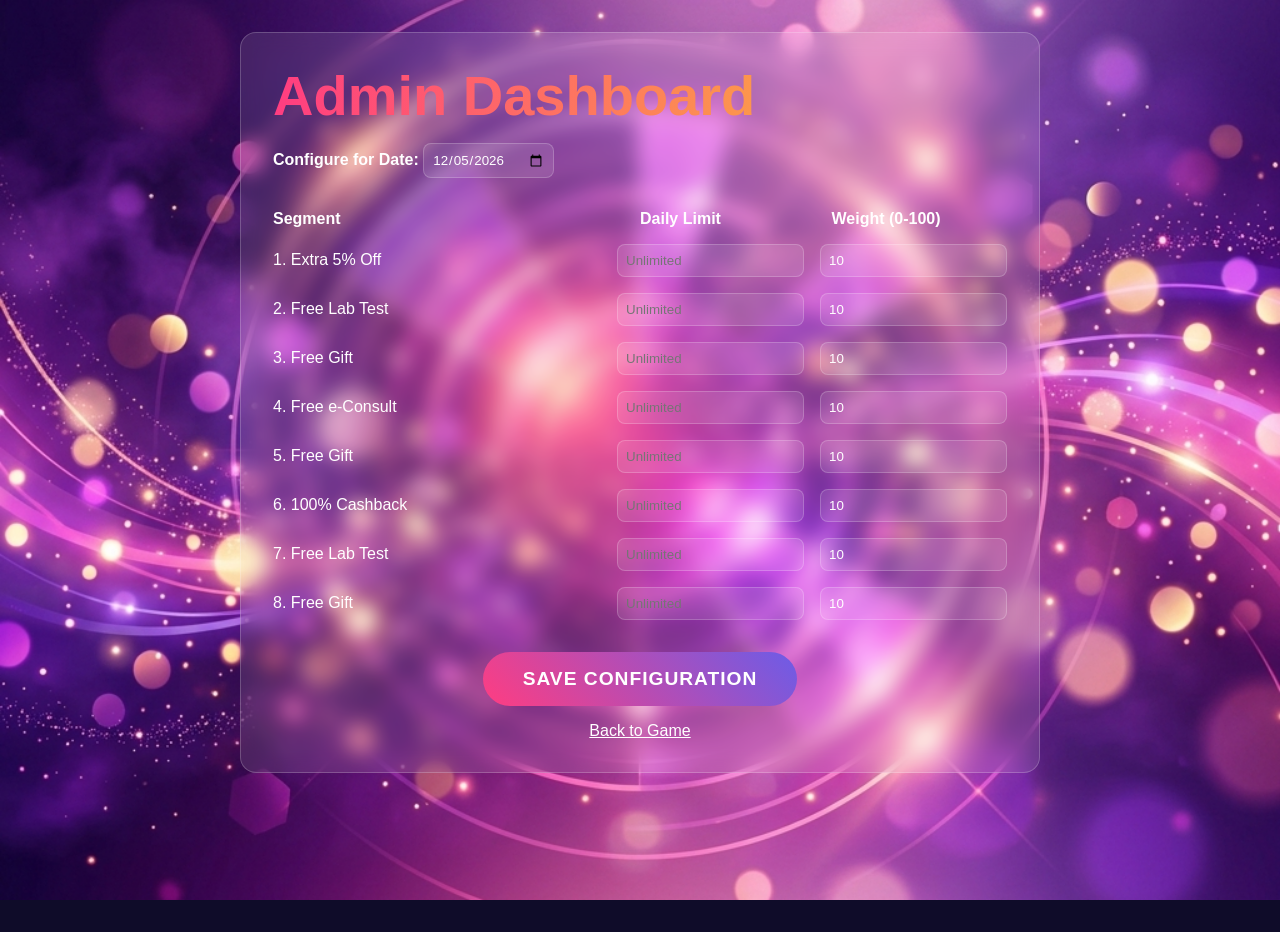
==== admin.html @ cab722db "feat: admin page and daily limit logic" ====
<!DOCTYPE html>
<html lang="en">
<head>
    <meta charset="UTF-8">
    <meta name="viewport" content="width=device-width, initial-scale=1.0">
    <title>Admin - Spin the Wheel Config</title>
    <link rel="stylesheet" href="style.css">
    <style>
        .admin-container {
            max-width: 800px;
            margin: 2rem auto;
            background: var(--glass);
            backdrop-filter: blur(10px);
            padding: 2rem;
            border-radius: 1rem;
            border: 1px solid var(--glass-border);
        }
        .config-row {
            display: grid;
            grid-template-columns: 2fr 1fr 1fr;
            gap: 1rem;
            margin-bottom: 1rem;
            align-items: center;
        }
        input {
            background: rgba(255,255,255,0.1);
            border: 1px solid var(--glass-border);
            color: white;
            padding: 0.5rem;
            border-radius: 0.5rem;
        }
        label { font-weight: 600; }
        .save-section { margin-top: 2rem; text-align: center; }
        .date-picker { margin-bottom: 2rem; }
    </style>
</head>
<body>
    <div class="admin-container">
        <h1>Admin Dashboard</h1>
        <div class="date-picker">
            <label>Configure for Date:</label>
            <input type="date" id="config-date">
        </div>
        
        <div id="segments-config">
            <!-- JS will populate rows for 8 segments -->
        </div>

        <div class="save-section">
            <button id="save-config" class="btn-primary">Save Configuration</button>
            <a href="index.html" style="color: white; display: block; margin-top: 1rem;">Back to Game</a>
        </div>
    </div>

    <script>
        const segments = [
            "Extra 5% Off", "Free Lab Test", "Free Gift", "Free e-Consult", 
            "Free Gift", "100% Cashback", "Free Lab Test", "Free Gift"
        ];
        const container = document.getElementById('segments-config');
        const dateInput = document.getElementById('config-date');

        // Set default date to today
        dateInput.valueAsDate = new Date();

        function renderRows() {
            container.innerHTML = '<div class="config-row"><strong>Segment</strong><strong>Daily Limit</strong><strong>Weight (0-100)</strong></div>';
            segments.forEach((s, i) => {
                const row = document.createElement('div');
                row.className = 'config-row';
                row.innerHTML = `
                    <span>${i+1}. ${s}</span>
                    <input type="number" class="limit" data-idx="${i}" placeholder="Unlimited">
                    <input type="number" class="weight" data-idx="${i}" value="10">
                `;
                container.appendChild(row);
            });
        }

        function loadConfig() {
            const date = dateInput.value;
            const config = JSON.parse(localStorage.getItem(`config_${date}`)) || {};
            
            document.querySelectorAll('.limit').forEach(input => {
                const idx = input.dataset.idx;
                input.value = config[idx]?.limit || '';
            });
            document.querySelectorAll('.weight').forEach(input => {
                const idx = input.dataset.idx;
                input.value = config[idx]?.weight || 10;
            });
        }

        dateInput.addEventListener('change', loadConfig);
        
        document.getElementById('save-config').addEventListener('click', () => {
            const date = dateInput.value;
            const config = {};
            document.querySelectorAll('.limit').forEach(input => {
                const idx = input.dataset.idx;
                const weight = document.querySelector(`.weight[data-idx="${idx}"]`).value;
                config[idx] = {
                    limit: input.value ? parseInt(input.value) : null,
                    weight: parseInt(weight) || 0
                };
            });
            localStorage.setItem(`config_${date}`, JSON.stringify(config));
            alert('Config saved for ' + date);
        });

        renderRows();
        loadConfig();
    </script>
</body>
</html>
---- style.css ----
:root {
    --primary: #ff3d81;
    --secondary: #6c5ce7;
    --accent: #fbc531;
    --bg-dark: #0f0c29;
    --text-light: #ffffff;
    --glass: rgba(255, 255, 255, 0.1);
    --glass-border: rgba(255, 255, 255, 0.2);
}

* {
    margin: 0;
    padding: 0;
    box-sizing: border-box;
    font-family: 'Outfit', sans-serif;
}

body {
    background: var(--bg-dark);
    background-image: url('bg.png');
    background-size: cover;
    background-position: center;
    background-attachment: fixed;
    color: var(--text-light);
    height: 100vh;
    overflow: hidden;
}

.page {
    height: 100vh;
    width: 100vw;
    display: flex;
    justify-content: center;
    align-items: center;
    transition: opacity 0.5s ease-in-out, transform 0.5s ease-in-out;
    position: absolute;
    top: 0;
    left: 0;
}

.page:not(.active) {
    opacity: 0;
    pointer-events: none;
    transform: scale(0.9);
}

.glass-card {
    background: var(--glass);
    backdrop-filter: blur(20px);
    border: 1px solid var(--glass-border);
    padding: 3rem;
    border-radius: 2rem;
    text-align: center;
    max-width: 500px;
    box-shadow: 0 25px 50px -12px rgba(0, 0, 0, 0.5);
}

h1 {
    font-size: 3.5rem;
    font-weight: 800;
    margin-bottom: 1rem;
    background: linear-gradient(to right, #ff3d81, #fbc531);
    -webkit-background-clip: text;
    -webkit-text-fill-color: transparent;
    line-height: 1.1;
}

p {
    font-size: 1.2rem;
    opacity: 0.9;
    margin-bottom: 2rem;
}

.btn-primary {
    background: linear-gradient(45deg, var(--primary), var(--secondary));
    color: white;
    border: none;
    padding: 1rem 2.5rem;
    font-size: 1.2rem;
    font-weight: 600;
    border-radius: 3rem;
    cursor: pointer;
    transition: transform 0.3s cubic-bezier(0.175, 0.885, 0.32, 1.275), box-shadow 0.3s ease;
    text-transform: uppercase;
    letter-spacing: 1px;
}

.btn-primary:hover {
    transform: scale(1.05);
    box-shadow: 0 10px 20px rgba(255, 61, 129, 0.4);
}

/* Game Page Styles */
.game-container {
    position: relative;
    display: flex;
    flex-direction: column;
    align-items: center;
}

.wheel-wrapper {
    position: relative;
    width: 450px;
    height: 450px;
    border-radius: 50%;
    border: 12px solid #ffffff;
    box-shadow: 0 0 50px rgba(0,0,0,0.5), inset 0 0 20px rgba(0,0,0,0.3);
    background: white;
}

.wheel {
    width: 100%;
    height: 100%;
    border-radius: 50%;
    position: relative;
    transition: transform 5s cubic-bezier(0.1, 0, 0, 1);
    /* Conic gradient will be set via JS */
}

.segment-label {
    position: absolute;
    top: 0;
    left: 50%;
    height: 50%;
    width: 30px;
    margin-left: -15px;
    transform-origin: bottom center;
    display: flex;
    justify-content: center;
    align-items: flex-start;
    padding-top: 20px;
    z-index: 5;
    pointer-events: none;
}

.segment-label span {
    display: block;
    transform: rotate(90deg);
    transform-origin: center;
    white-space: nowrap;
    font-weight: 700;
    font-size: 0.85rem;
    color: white;
    text-shadow: 1px 1px 3px rgba(0,0,0,0.8);
    text-align: right;
    width: 150px; /* Length from outer edge towards center */
}

.pointer {
    position: absolute;
    top: 50%;
    right: -15px; /* Moved slightly more towards wheel */
    transform: translateY(-50%);
    width: 40px;
    height: 30px;
    background: #ff3d81;
    clip-path: polygon(0% 50%, 100% 0, 100% 100%); /* Pointing left */
    z-index: 30;
    filter: drop-shadow(-2px 2px 5px rgba(0,0,0,0.3));
}

.spin-center {
    position: absolute;
    top: 50%;
    left: 50%;
    transform: translate(-50%, -50%);
    width: 80px;
    height: 80px;
    background: white;
    border: 5px solid #333;
    border-radius: 50%;
    z-index: 20;
    cursor: pointer;
    font-weight: 800;
    font-size: 1.1rem;
    color: #333;
    box-shadow: 0 5px 15px rgba(0,0,0,0.3);
    transition: transform 0.2s;
}

.spin-center:hover {
    transform: translate(-50%, -50%) scale(1.1);
}

.spin-center:active {
    transform: translate(-50%, -50%) scale(0.9);
}

/* Overlay Result */
.overlay {
    position: fixed;
    top: 0;
    left: 0;
    width: 100%;
    height: 100%;
    background: rgba(0,0,0,0.8);
    display: flex;
    justify-content: center;
    align-items: center;
    z-index: 100;
    opacity: 1;
    transition: opacity 0.3s ease;
}

.overlay.hidden {
    opacity: 0;
    pointer-events: none;
}

.result-card {
    background: white;
    color: #333;
    padding: 3rem;
    border-radius: 2rem;
    text-align: center;
    transform: translateY(0);
    transition: transform 0.3s ease;
}

.overlay.hidden .result-card {
    transform: translateY(50px);
}

.result-card h2 {
    font-size: 2.5rem;
    margin-bottom: 1rem;
    color: var(--primary);
}

.result-card p {
    font-size: 1.5rem;
    color: #555;
    margin-bottom: 2rem;
}

@media (max-width: 600px) {
    .wheel-wrapper {
        width: 300px;
        height: 300px;
    }
    .segment {
        font-size: 0.7rem;
    }
    h1 {
        font-size: 2.5rem;
    }
}
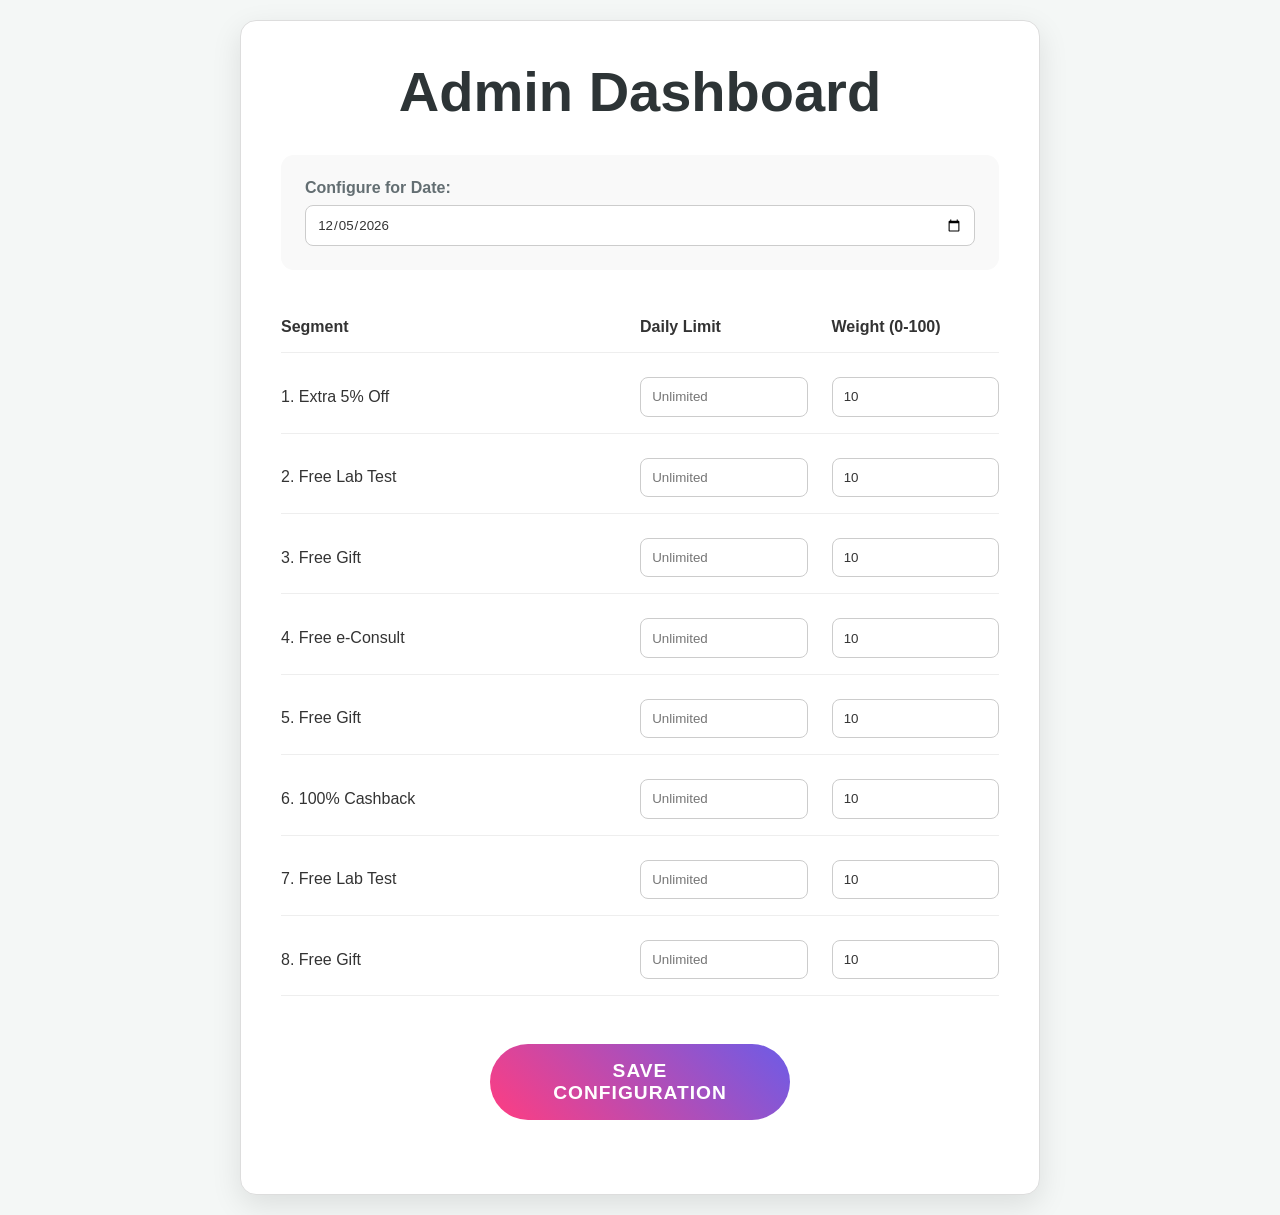
==== commit 4942281c: "style: simplify admin page UI" ====
--- a/admin.html
+++ b/admin.html
@@ -6,32 +6,64 @@
     <title>Admin - Spin the Wheel Config</title>
     <link rel="stylesheet" href="style.css">
     <style>
+        body {
+            background: #f4f7f6;
+            background-image: none;
+            color: #333;
+            height: auto;
+            overflow: auto;
+            padding: 20px;
+        }
         .admin-container {
             max-width: 800px;
-            margin: 2rem auto;
-            background: var(--glass);
-            backdrop-filter: blur(10px);
-            padding: 2rem;
+            margin: 0 auto;
+            background: white;
+            padding: 2.5rem;
             border-radius: 1rem;
-            border: 1px solid var(--glass-border);
+            box-shadow: 0 10px 30px rgba(0,0,0,0.1);
+            border: 1px solid #ddd;
+        }
+        h1 {
+            color: #2d3436;
+            margin-bottom: 2rem;
+            text-align: center;
+            background: none;
+            -webkit-text-fill-color: initial;
         }
         .config-row {
             display: grid;
             grid-template-columns: 2fr 1fr 1fr;
-            gap: 1rem;
-            margin-bottom: 1rem;
+            gap: 1.5rem;
+            margin-bottom: 1.5rem;
             align-items: center;
+            padding-bottom: 1rem;
+            border-bottom: 1px solid #eee;
         }
         input {
-            background: rgba(255,255,255,0.1);
-            border: 1px solid var(--glass-border);
-            color: white;
-            padding: 0.5rem;
+            background: #fff;
+            border: 1px solid #ccc;
+            color: #333;
+            padding: 0.7rem;
             border-radius: 0.5rem;
+            width: 100%;
         }
-        label { font-weight: 600; }
-        .save-section { margin-top: 2rem; text-align: center; }
-        .date-picker { margin-bottom: 2rem; }
+        label { 
+            font-weight: 600; 
+            color: #636e72;
+            display: block;
+            margin-bottom: 0.5rem;
+        }
+        .save-section { margin-top: 3rem; text-align: center; }
+        .date-picker { 
+            margin-bottom: 3rem; 
+            background: #f9f9f9;
+            padding: 1.5rem;
+            border-radius: 0.8rem;
+        }
+        .btn-primary {
+            width: 100%;
+            max-width: 300px;
+        }
     </style>
 </head>
 <body>
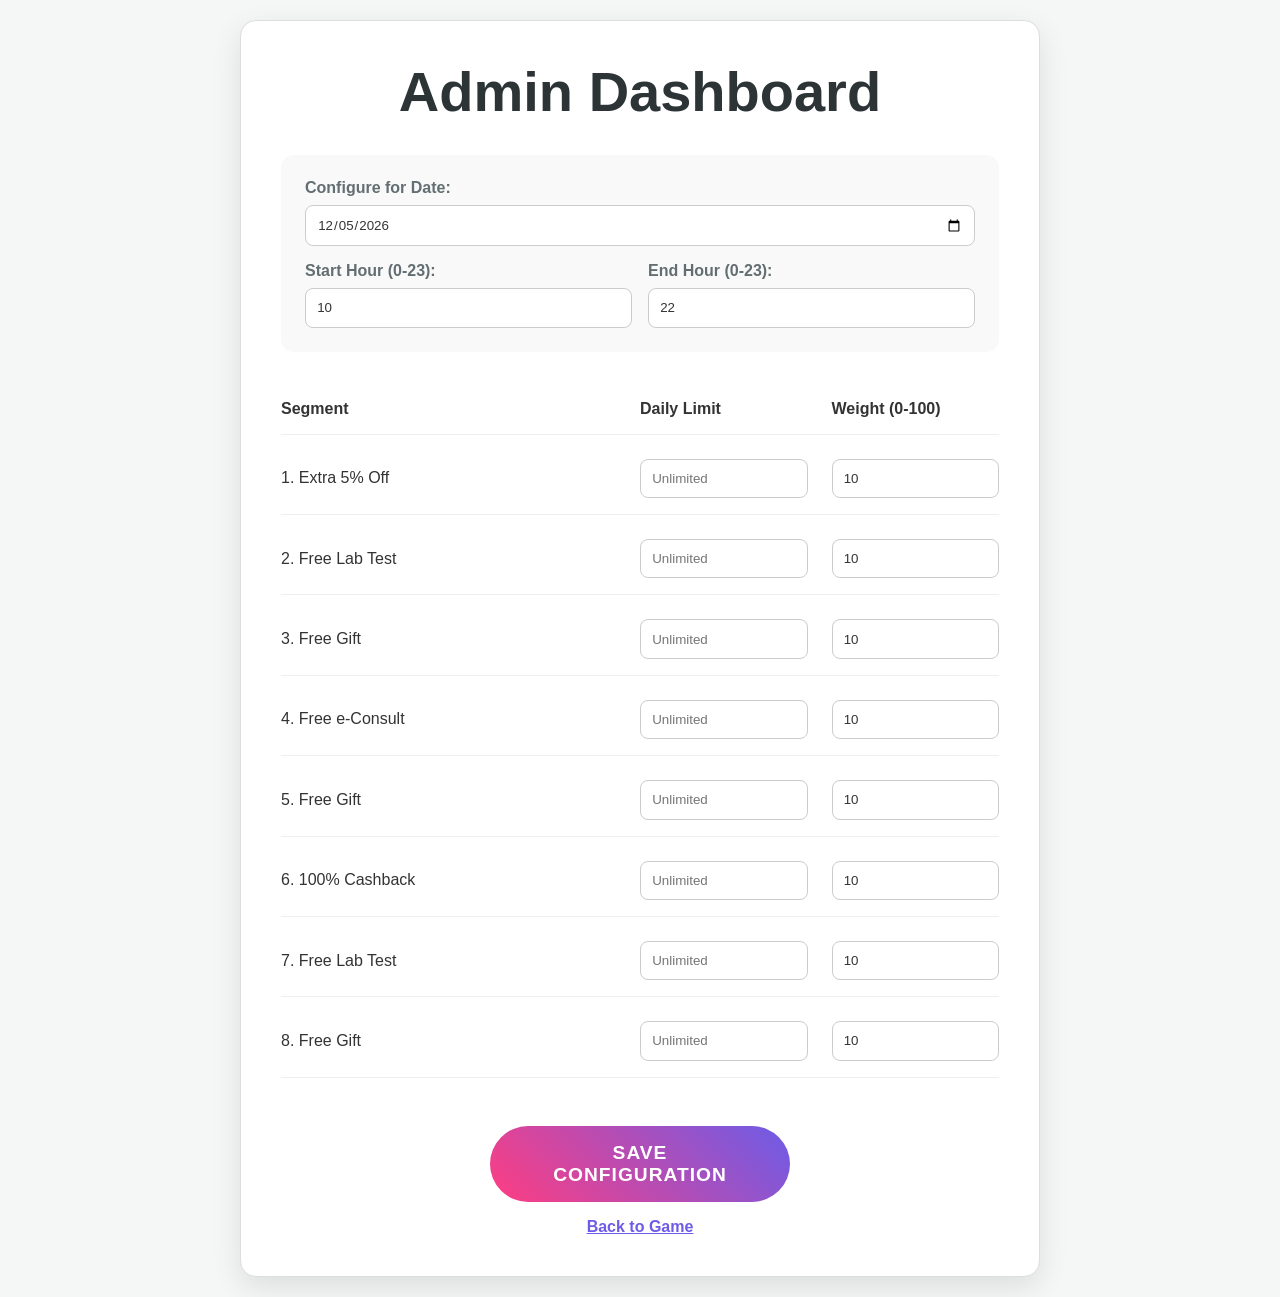
==== commit a3fced48: "feat: time-based event restrictions (10am-10pm default)" ====
--- a/admin.html
+++ b/admin.html
@@ -1,5 +1,6 @@
 <!DOCTYPE html>
 <html lang="en">
+
 <head>
     <meta charset="UTF-8">
     <meta name="viewport" content="width=device-width, initial-scale=1.0">
@@ -14,15 +15,17 @@
             overflow: auto;
             padding: 20px;
         }
+
         .admin-container {
             max-width: 800px;
             margin: 0 auto;
             background: white;
             padding: 2.5rem;
             border-radius: 1rem;
-            box-shadow: 0 10px 30px rgba(0,0,0,0.1);
+            box-shadow: 0 10px 30px rgba(0, 0, 0, 0.1);
             border: 1px solid #ddd;
         }
+
         h1 {
             color: #2d3436;
             margin-bottom: 2rem;
@@ -30,6 +33,7 @@
             background: none;
             -webkit-text-fill-color: initial;
         }
+
         .config-row {
             display: grid;
             grid-template-columns: 2fr 1fr 1fr;
@@ -39,6 +43,7 @@
             padding-bottom: 1rem;
             border-bottom: 1px solid #eee;
         }
+
         input {
             background: #fff;
             border: 1px solid #ccc;
@@ -47,50 +52,71 @@
             border-radius: 0.5rem;
             width: 100%;
         }
-        label { 
-            font-weight: 600; 
+
+        label {
+            font-weight: 600;
             color: #636e72;
             display: block;
             margin-bottom: 0.5rem;
         }
-        .save-section { margin-top: 3rem; text-align: center; }
-        .date-picker { 
-            margin-bottom: 3rem; 
+
+        .save-section {
+            margin-top: 3rem;
+            text-align: center;
+        }
+
+        .date-picker {
+            margin-bottom: 3rem;
             background: #f9f9f9;
             padding: 1.5rem;
             border-radius: 0.8rem;
         }
+
         .btn-primary {
             width: 100%;
             max-width: 300px;
         }
     </style>
 </head>
+
 <body>
     <div class="admin-container">
         <h1>Admin Dashboard</h1>
         <div class="date-picker">
             <label>Configure for Date:</label>
             <input type="date" id="config-date">
+            <div style="display: grid; grid-template-columns: 1fr 1fr; gap: 1rem; margin-top: 1rem;">
+                <div>
+                    <label>Start Hour (0-23):</label>
+                    <input type="number" id="start-hour" value="10" min="0" max="23">
+                </div>
+                <div>
+                    <label>End Hour (0-23):</label>
+                    <input type="number" id="end-hour" value="22" min="0" max="23">
+                </div>
+            </div>
         </div>
-        
+
         <div id="segments-config">
             <!-- JS will populate rows for 8 segments -->
         </div>
 
         <div class="save-section">
             <button id="save-config" class="btn-primary">Save Configuration</button>
-            <a href="index.html" style="color: white; display: block; margin-top: 1rem;">Back to Game</a>
+            <a href="index.html" style="color: #6c5ce7; display: block; margin-top: 1rem; font-weight: 600;">Back to
+                Game</a>
         </div>
     </div>
 
     <script>
         const segments = [
-            "Extra 5% Off", "Free Lab Test", "Free Gift", "Free e-Consult", 
+            "Extra 5% Off", "Free Lab Test", "Free Gift", "Free e-Consult",
             "Free Gift", "100% Cashback", "Free Lab Test", "Free Gift"
         ];
         const container = document.getElementById('segments-config');
         const dateInput = document.getElementById('config-date');
+        const startHourInput = document.getElementById('start-hour');
+        const endHourInput = document.getElementById('end-hour');
 
         // Set default date to today
         dateInput.valueAsDate = new Date();
@@ -101,7 +127,7 @@
                 const row = document.createElement('div');
                 row.className = 'config-row';
                 row.innerHTML = `
-                    <span>${i+1}. ${s}</span>
+                    <span>${i + 1}. ${s}</span>
                     <input type="number" class="limit" data-idx="${i}" placeholder="Unlimited">
                     <input type="number" class="weight" data-idx="${i}" value="10">
                 `;
@@ -112,7 +138,10 @@
         function loadConfig() {
             const date = dateInput.value;
             const config = JSON.parse(localStorage.getItem(`config_${date}`)) || {};
-            
+
+            startHourInput.value = config.timings?.start ?? 10;
+            endHourInput.value = config.timings?.end ?? 22;
+
             document.querySelectorAll('.limit').forEach(input => {
                 const idx = input.dataset.idx;
                 input.value = config[idx]?.limit || '';
@@ -124,10 +153,15 @@
         }
 
         dateInput.addEventListener('change', loadConfig);
-        
+
         document.getElementById('save-config').addEventListener('click', () => {
             const date = dateInput.value;
-            const config = {};
+            const config = {
+                timings: {
+                    start: parseInt(startHourInput.value),
+                    end: parseInt(endHourInput.value)
+                }
+            };
             document.querySelectorAll('.limit').forEach(input => {
                 const idx = input.dataset.idx;
                 const weight = document.querySelector(`.weight[data-idx="${idx}"]`).value;
@@ -144,4 +178,5 @@
         loadConfig();
     </script>
 </body>
-</html>
+
+</html>
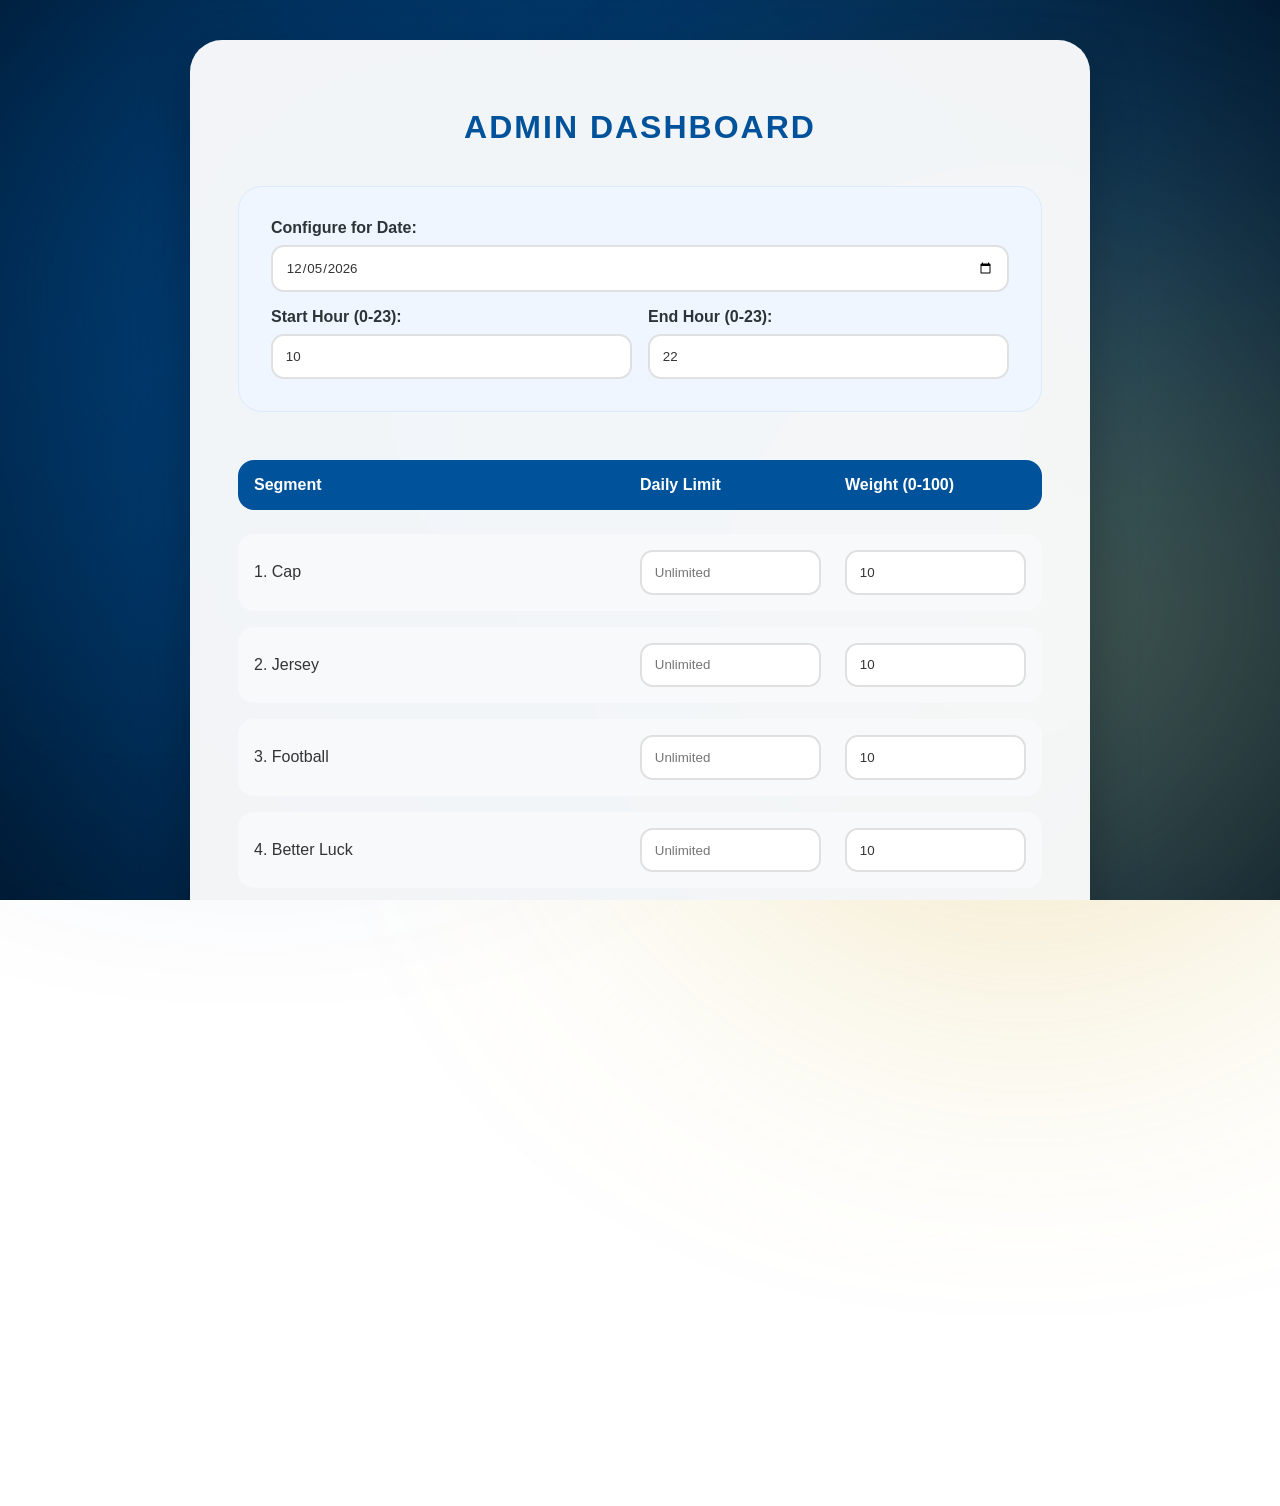
==== commit bfc0abf5: "feat: redesign landing page and game page with assets 3 & 4" ====
--- a/admin.html
+++ b/admin.html
@@ -8,73 +8,116 @@
     <link rel="stylesheet" href="style.css">
     <style>
         body {
-            background: #f4f7f6;
-            background-image: none;
+            background: radial-gradient(circle at center, #00529b 0%, #001a33 100%);
             color: #333;
-            height: auto;
-            overflow: auto;
-            padding: 20px;
+            min-height: 100vh;
+            overflow-y: auto;
+            padding: 40px 20px;
+            font-family: 'Outfit', sans-serif;
         }
 
         .admin-container {
-            max-width: 800px;
+            max-width: 900px;
             margin: 0 auto;
-            background: white;
-            padding: 2.5rem;
-            border-radius: 1rem;
-            box-shadow: 0 10px 30px rgba(0, 0, 0, 0.1);
-            border: 1px solid #ddd;
+            background: rgba(255, 255, 255, 0.95);
+            padding: 3rem;
+            border-radius: 2rem;
+            box-shadow: 0 20px 50px rgba(0, 0, 0, 0.3);
+            backdrop-filter: blur(10px);
         }
 
         h1 {
-            color: #2d3436;
-            margin-bottom: 2rem;
+            color: var(--primary);
+            margin-bottom: 2.5rem;
             text-align: center;
-            background: none;
-            -webkit-text-fill-color: initial;
+            font-weight: 800;
+            text-transform: uppercase;
+            letter-spacing: 2px;
         }
 
         .config-row {
             display: grid;
             grid-template-columns: 2fr 1fr 1fr;
             gap: 1.5rem;
+            margin-bottom: 1rem;
+            align-items: center;
+            padding: 1rem;
+            background: #f8f9fa;
+            border-radius: 1rem;
+            transition: transform 0.2s;
+        }
+
+        .config-row:hover {
+            transform: scale(1.01);
+            background: #fff;
+            box-shadow: 0 5px 15px rgba(0,0,0,0.05);
+        }
+
+        .config-header {
+            font-weight: 800;
+            background: var(--primary);
+            color: white;
+            padding: 1rem;
+            border-radius: 1rem;
             margin-bottom: 1.5rem;
-            align-items: center;
-            padding-bottom: 1rem;
-            border-bottom: 1px solid #eee;
         }
 
         input {
             background: #fff;
-            border: 1px solid #ccc;
+            border: 2px solid #e0e0e0;
             color: #333;
-            padding: 0.7rem;
-            border-radius: 0.5rem;
+            padding: 0.8rem;
+            border-radius: 0.8rem;
             width: 100%;
+            transition: border-color 0.3s;
+        }
+
+        input:focus {
+            border-color: var(--primary);
+            outline: none;
         }
 
         label {
-            font-weight: 600;
-            color: #636e72;
+            font-weight: 700;
+            color: #2d3436;
             display: block;
             margin-bottom: 0.5rem;
         }
 
         .save-section {
             margin-top: 3rem;
-            text-align: center;
+            display: flex;
+            flex-direction: column;
+            align-items: center;
+            gap: 1rem;
         }
 
         .date-picker {
             margin-bottom: 3rem;
-            background: #f9f9f9;
-            padding: 1.5rem;
-            border-radius: 0.8rem;
+            background: #eff6ff;
+            padding: 2rem;
+            border-radius: 1.5rem;
+            border: 1px solid #dbeafe;
         }
 
         .btn-primary {
             width: 100%;
-            max-width: 300px;
+            max-width: 350px;
+            background: linear-gradient(135deg, var(--primary), #003d73);
+            color: white;
+            border: none;
+            padding: 1.2rem;
+            font-size: 1.1rem;
+            font-weight: 700;
+            border-radius: 3rem;
+            cursor: pointer;
+            box-shadow: 0 10px 20px rgba(0, 82, 155, 0.2);
+            transition: all 0.3s;
+        }
+
+        .btn-primary:hover {
+            transform: translateY(-2px);
+            box-shadow: 0 15px 30px rgba(0, 82, 155, 0.3);
         }
     </style>
 </head>
@@ -103,15 +146,14 @@
 
         <div class="save-section">
             <button id="save-config" class="btn-primary">Save Configuration</button>
-            <a href="index.html" style="color: #6c5ce7; display: block; margin-top: 1rem; font-weight: 600;">Back to
-                Game</a>
+            <a href="index.html" style="color: var(--primary); display: block; margin-top: 1rem; font-weight: 700; text-decoration: none; border-bottom: 2px solid transparent; transition: border-color 0.3s;" onmouseover="this.style.borderColor='var(--primary)'" onmouseout="this.style.borderColor='transparent'">← Back to Game</a>
         </div>
     </div>
 
     <script>
         const segments = [
-            "Extra 5% Off", "Free Lab Test", "Free Gift", "Free e-Consult",
-            "Free Gift", "100% Cashback", "Free Lab Test", "Free Gift"
+            "Cap", "Jersey", "Football", "Better Luck",
+            "Cap", "Jersey", "Football", "Spin Again"
         ];
         const container = document.getElementById('segments-config');
         const dateInput = document.getElementById('config-date');
@@ -122,7 +164,7 @@
         dateInput.valueAsDate = new Date();
 
         function renderRows() {
-            container.innerHTML = '<div class="config-row"><strong>Segment</strong><strong>Daily Limit</strong><strong>Weight (0-100)</strong></div>';
+            container.innerHTML = '<div class="config-row config-header"><span>Segment</span><span>Daily Limit</span><span>Weight (0-100)</span></div>';
             segments.forEach((s, i) => {
                 const row = document.createElement('div');
                 row.className = 'config-row';
--- a/style.css
+++ b/style.css
@@ -1,29 +1,101 @@
 :root {
-    --primary: #ff3d81;
-    --secondary: #6c5ce7;
-    --accent: #fbc531;
-    --bg-dark: #0f0c29;
-    --text-light: #ffffff;
-    --glass: rgba(255, 255, 255, 0.1);
-    --glass-border: rgba(255, 255, 255, 0.2);
-}
-
-* {
+    --primary: #00529b;
+    /* Dove blue */
+    --secondary: #d4af37;
+    /* Pears gold */
+    --bg-light: #f4f6f8;
+    --text-dark: #333333;
+    --card-bg: #ffffff;
+}
+
+html,
+body {
+    height: 100dvh;
+    width: 100vw;
     margin: 0;
     padding: 0;
+    overflow: hidden;
+    position: fixed;
+}
+
+* {
     box-sizing: border-box;
     font-family: 'Outfit', sans-serif;
 }
 
 body {
-    background: var(--bg-dark);
-    background-image: url('bg.png');
-    background-size: cover;
-    background-position: center;
-    background-attachment: fixed;
-    color: var(--text-light);
-    height: 100vh;
-    overflow: hidden;
+    background: #000;
+    color: white;
+    position: relative;
+}
+
+body::before,
+body::after {
+    content: '';
+    position: fixed;
+    width: 60vw;
+    height: 60vw;
+    border-radius: 50%;
+    filter: blur(150px);
+    z-index: -1;
+    opacity: 0.3;
+    animation: pulse-bg 15s infinite alternate ease-in-out;
+}
+
+body::before {
+    background: var(--primary);
+    top: -10%;
+    left: -10%;
+}
+
+body::after {
+    background: var(--secondary);
+    bottom: -10%;
+    right: -10%;
+    animation-delay: -7s;
+}
+
+@keyframes pulse-bg {
+    0% {
+        transform: scale(1) translate(0, 0);
+    }
+
+    100% {
+        transform: scale(1.2) translate(10%, 10%);
+    }
+}
+
+.branding-bar {
+    position: fixed;
+    top: 0;
+    width: 100%;
+    display: flex;
+    justify-content: space-between;
+    align-items: center;
+    z-index: 50;
+    padding: 1rem 2rem !important;
+    background: transparent;
+    box-shadow: none;
+}
+
+.brand-logo {
+    object-fit: contain;
+}
+
+.pears {
+    height: 110px !important;
+}
+
+.dove {
+    height: 160px !important;
+}
+
+.card-asset-3 {
+    width: 250px;
+    height: auto;
+    object-fit: contain;
+    margin-bottom: 1.5rem;
+    transform: translateY(-160px);
 }
 
 .page {
@@ -32,80 +104,165 @@
     display: flex;
     justify-content: center;
     align-items: center;
-    transition: opacity 0.5s ease-in-out, transform 0.5s ease-in-out;
+    transition: opacity 0.5s ease, transform 0.5s ease;
     position: absolute;
     top: 0;
     left: 0;
 }
 
+#landing-page {
+    background: radial-gradient(circle at center, #f1c40f 0%, #d4af37 100%);
+    position: relative;
+    overflow: hidden;
+    padding-top: 80px;
+}
+
+#game-page {
+    background: radial-gradient(circle at center, #f1c40f 0%, #d4af37 100%);
+}
+
+#landing-page::before {
+    content: '';
+    position: absolute;
+    width: 200%;
+    height: 200%;
+    background: url('https://www.transparenttextures.com/patterns/carbon-fibre.png');
+    opacity: 0.1;
+    pointer-events: none;
+}
+
 .page:not(.active) {
     opacity: 0;
     pointer-events: none;
-    transform: scale(0.9);
-}
-
-.glass-card {
-    background: var(--glass);
-    backdrop-filter: blur(20px);
-    border: 1px solid var(--glass-border);
-    padding: 3rem;
-    border-radius: 2rem;
+    z-index: -1;
+    transform: scale(0.95);
+}
+
+.simple-card {
+    padding: 1rem;
     text-align: center;
     max-width: 500px;
-    box-shadow: 0 25px 50px -12px rgba(0, 0, 0, 0.5);
-}
-
-h1 {
-    font-size: 3.5rem;
-    font-weight: 800;
-    margin-bottom: 1rem;
-    background: linear-gradient(to right, #ff3d81, #fbc531);
-    -webkit-background-clip: text;
-    -webkit-text-fill-color: transparent;
-    line-height: 1.1;
-}
-
-p {
-    font-size: 1.2rem;
-    opacity: 0.9;
+    width: 90%;
+    display: flex;
+    flex-direction: column;
+    align-items: center;
+}
+
+#landing-page .simple-card {
+    /* Centered naturally, only asset-3 moves up */
+}
+
+.asset-4-img {
+    max-width: 80%;
+    height: auto;
     margin-bottom: 2rem;
+    animation: float 3s infinite ease-in-out;
+}
+
+@keyframes float {
+
+    0%,
+    100% {
+        transform: translateY(0);
+    }
+
+    50% {
+        transform: translateY(-10px);
+    }
 }
 
 .btn-primary {
-    background: linear-gradient(45deg, var(--primary), var(--secondary));
+    background: linear-gradient(135deg, var(--primary), #003d73);
     color: white;
     border: none;
-    padding: 1rem 2.5rem;
+    padding: 1.2rem 3.5rem;
+    font-size: 1.3rem;
+    font-weight: 700;
+    border-radius: 3rem;
+    cursor: pointer;
+    transition: transform 0.3s ease, box-shadow 0.3s ease;
+    text-transform: uppercase;
+    letter-spacing: 1px;
+    box-shadow: 0 8px 20px rgba(0, 82, 155, 0.3);
+}
+
+.tagline {
     font-size: 1.2rem;
     font-weight: 600;
-    border-radius: 3rem;
-    cursor: pointer;
-    transition: transform 0.3s cubic-bezier(0.175, 0.885, 0.32, 1.275), box-shadow 0.3s ease;
-    text-transform: uppercase;
-    letter-spacing: 1px;
+    margin-bottom: 1.5rem;
+    color: #ffffff;
+    text-shadow: 0 2px 4px rgba(0, 0, 0, 0.3);
 }
 
 .btn-primary:hover {
-    transform: scale(1.05);
-    box-shadow: 0 10px 20px rgba(255, 61, 129, 0.4);
-}
-
-/* Game Page Styles */
+    transform: translateY(-3px);
+    box-shadow: 0 12px 25px rgba(0, 82, 155, 0.4);
+}
+
+.btn-primary:active {
+    transform: translateY(-1px) scale(0.98);
+    box-shadow: 0 5px 15px rgba(0, 82, 155, 0.3);
+}
+
+
+
 .game-container {
     position: relative;
     display: flex;
     flex-direction: column;
     align-items: center;
+    margin-top: 20px;
+}
+
+.game-asset-3 {
+    width: 200px;
+    height: auto;
+    object-fit: contain;
+    margin-bottom: 2rem;
+    transform: translateY(-40px);
 }
 
 .wheel-wrapper {
     position: relative;
-    width: 450px;
-    height: 450px;
+    width: clamp(280px, 90vw, 400px);
+    height: clamp(280px, 90vw, 400px);
     border-radius: 50%;
-    border: 12px solid #ffffff;
-    box-shadow: 0 0 50px rgba(0,0,0,0.5), inset 0 0 20px rgba(0,0,0,0.3);
-    background: white;
+    border: 15px solid #d4af37;
+    background: #000;
+    box-shadow: 0 0 0 5px #00529b, 0 0 40px rgba(212, 175, 55, 0.6);
+    animation: border-pulse 4s infinite ease-in-out;
+}
+
+/* LED Lights effect */
+.wheel-wrapper::after {
+    content: '';
+    position: absolute;
+    top: -10px;
+    left: -10px;
+    right: -10px;
+    bottom: -10px;
+    border-radius: 50%;
+    border: 5px dotted #fff;
+    opacity: 0.8;
+    z-index: 10;
+    pointer-events: none;
+}
+
+@keyframes border-pulse {
+    0% {
+        border-color: #d4af37;
+        box-shadow: 0 0 0 5px #00529b, 0 0 40px rgba(212, 175, 55, 0.4);
+    }
+
+    50% {
+        border-color: #f1c40f;
+        box-shadow: 0 0 0 8px #00529b, 0 0 60px rgba(212, 175, 55, 0.8);
+    }
+
+    100% {
+        border-color: #d4af37;
+        box-shadow: 0 0 0 5px #00529b, 0 0 40px rgba(212, 175, 55, 0.4);
+    }
 }
 
 .wheel {
@@ -113,8 +270,7 @@
     height: 100%;
     border-radius: 50%;
     position: relative;
-    transition: transform 5s cubic-bezier(0.1, 0, 0, 1);
-    /* Conic gradient will be set via JS */
+    transition: transform 7s cubic-bezier(0.1, 0, 0, 1);
 }
 
 .segment-label {
@@ -122,41 +278,39 @@
     top: 0;
     left: 50%;
     height: 50%;
-    width: 30px;
-    margin-left: -15px;
+    width: 40px;
+    margin-left: -20px;
     transform-origin: bottom center;
     display: flex;
     justify-content: center;
-    align-items: flex-start;
-    padding-top: 20px;
+    align-items: center;
     z-index: 5;
     pointer-events: none;
 }
 
 .segment-label span {
     display: block;
-    transform: rotate(90deg);
     transform-origin: center;
     white-space: nowrap;
-    font-weight: 700;
-    font-size: 0.85rem;
+    font-weight: 900;
+    font-size: 1.1rem;
     color: white;
-    text-shadow: 1px 1px 3px rgba(0,0,0,0.8);
-    text-align: right;
-    width: 150px; /* Length from outer edge towards center */
+    text-shadow: 0 2px 10px rgba(0, 0, 0, 0.8);
+    text-align: center;
+    width: 160px;
 }
 
 .pointer {
     position: absolute;
     top: 50%;
-    right: -15px; /* Moved slightly more towards wheel */
+    right: -15px;
     transform: translateY(-50%);
     width: 40px;
     height: 30px;
-    background: #ff3d81;
-    clip-path: polygon(0% 50%, 100% 0, 100% 100%); /* Pointing left */
+    background: #d4af37;
+    clip-path: polygon(0% 50%, 100% 0, 100% 100%);
     z-index: 30;
-    filter: drop-shadow(-2px 2px 5px rgba(0,0,0,0.3));
+    filter: drop-shadow(-2px 2px 4px rgba(0, 0, 0, 0.4));
 }
 
 .spin-center {
@@ -164,42 +318,60 @@
     top: 50%;
     left: 50%;
     transform: translate(-50%, -50%);
-    width: 80px;
-    height: 80px;
-    background: white;
-    border: 5px solid #333;
+    width: 90px;
+    height: 90px;
+    background: radial-gradient(circle at center, #ffffff 0%, #e0e0e0 100%);
+    border: 5px solid #d4af37;
     border-radius: 50%;
     z-index: 20;
     cursor: pointer;
-    font-weight: 800;
-    font-size: 1.1rem;
-    color: #333;
-    box-shadow: 0 5px 15px rgba(0,0,0,0.3);
-    transition: transform 0.2s;
-}
-
-.spin-center:hover {
-    transform: translate(-50%, -50%) scale(1.1);
+    display: flex;
+    justify-content: center;
+    align-items: center;
+    padding: 0;
+    overflow: hidden;
+    box-shadow: 0 5px 20px rgba(0, 0, 0, 0.4), inset 0 0 15px rgba(0, 0, 0, 0.2);
+    transition: transform 0.2s, box-shadow 0.2s;
+}
+
+.center-ball {
+    width: 100%;
+    height: 100%;
+    object-fit: cover;
+    pointer-events: none;
+}
+
+.wheel-wrapper.spinning .center-ball {
+    animation: rotate-ball 2s infinite linear;
+}
+
+@keyframes rotate-ball {
+    from {
+        transform: rotate(0deg);
+    }
+
+    to {
+        transform: rotate(360deg);
+    }
 }
 
 .spin-center:active {
-    transform: translate(-50%, -50%) scale(0.9);
-}
-
-/* Overlay Result */
+    transform: translate(-50%, -50%) scale(0.95);
+}
+
 .overlay {
     position: fixed;
     top: 0;
     left: 0;
     width: 100%;
     height: 100%;
-    background: rgba(0,0,0,0.8);
+    background: rgba(0, 0, 0, 0.5);
     display: flex;
     justify-content: center;
     align-items: center;
     z-index: 100;
     opacity: 1;
-    transition: opacity 0.3s ease;
+    transition: opacity 0.2s ease;
 }
 
 .overlay.hidden {
@@ -209,39 +381,92 @@
 
 .result-card {
     background: white;
-    color: #333;
+    color: var(--text-dark);
     padding: 3rem;
-    border-radius: 2rem;
+    border-radius: 1rem;
     text-align: center;
-    transform: translateY(0);
-    transition: transform 0.3s ease;
-}
-
-.overlay.hidden .result-card {
-    transform: translateY(50px);
+    box-shadow: 0 10px 30px rgba(0, 0, 0, 0.2);
 }
 
 .result-card h2 {
-    font-size: 2.5rem;
+    font-size: 2rem;
     margin-bottom: 1rem;
     color: var(--primary);
 }
 
 .result-card p {
     font-size: 1.5rem;
-    color: #555;
     margin-bottom: 2rem;
 }
 
+@media (max-width: 820px) {
+    .pears {
+        height: 50px !important;
+    }
+
+    .dove {
+        height: 70px !important;
+    }
+
+    .top-center-asset {
+        display: none;
+    }
+
+    .simple-card {
+        padding: 2rem 1.2rem;
+        width: 90%;
+    }
+}
+
 @media (max-width: 600px) {
-    .wheel-wrapper {
-        width: 300px;
-        height: 300px;
-    }
-    .segment {
-        font-size: 0.7rem;
-    }
-    h1 {
-        font-size: 2.5rem;
-    }
-}
+    .branding-bar {
+        gap: 10px;
+        padding: 0.5rem 1rem !important;
+    }
+
+    .pears {
+        height: 70px !important;
+    }
+
+    .dove {
+        height: 90px !important;
+    }
+
+    .game-asset-3 {
+        width: 150px;
+        margin-bottom: 1rem;
+        transform: translateY(-30px);
+    }
+
+    .card-asset-3 {
+        width: 180px;
+        transform: translateY(-80px);
+    }
+
+    .simple-card {
+        padding: 2rem 1rem;
+        width: 95%;
+    }
+
+    .asset-4-img {
+        max-width: 95%;
+    }
+
+    .spin-center {
+        width: 70px;
+        height: 70px;
+    }
+
+    .result-card {
+        padding: 2rem;
+        width: 90%;
+    }
+
+    .result-card h2 {
+        font-size: 1.5rem;
+    }
+
+    .result-card p {
+        font-size: 1.2rem;
+    }
+}
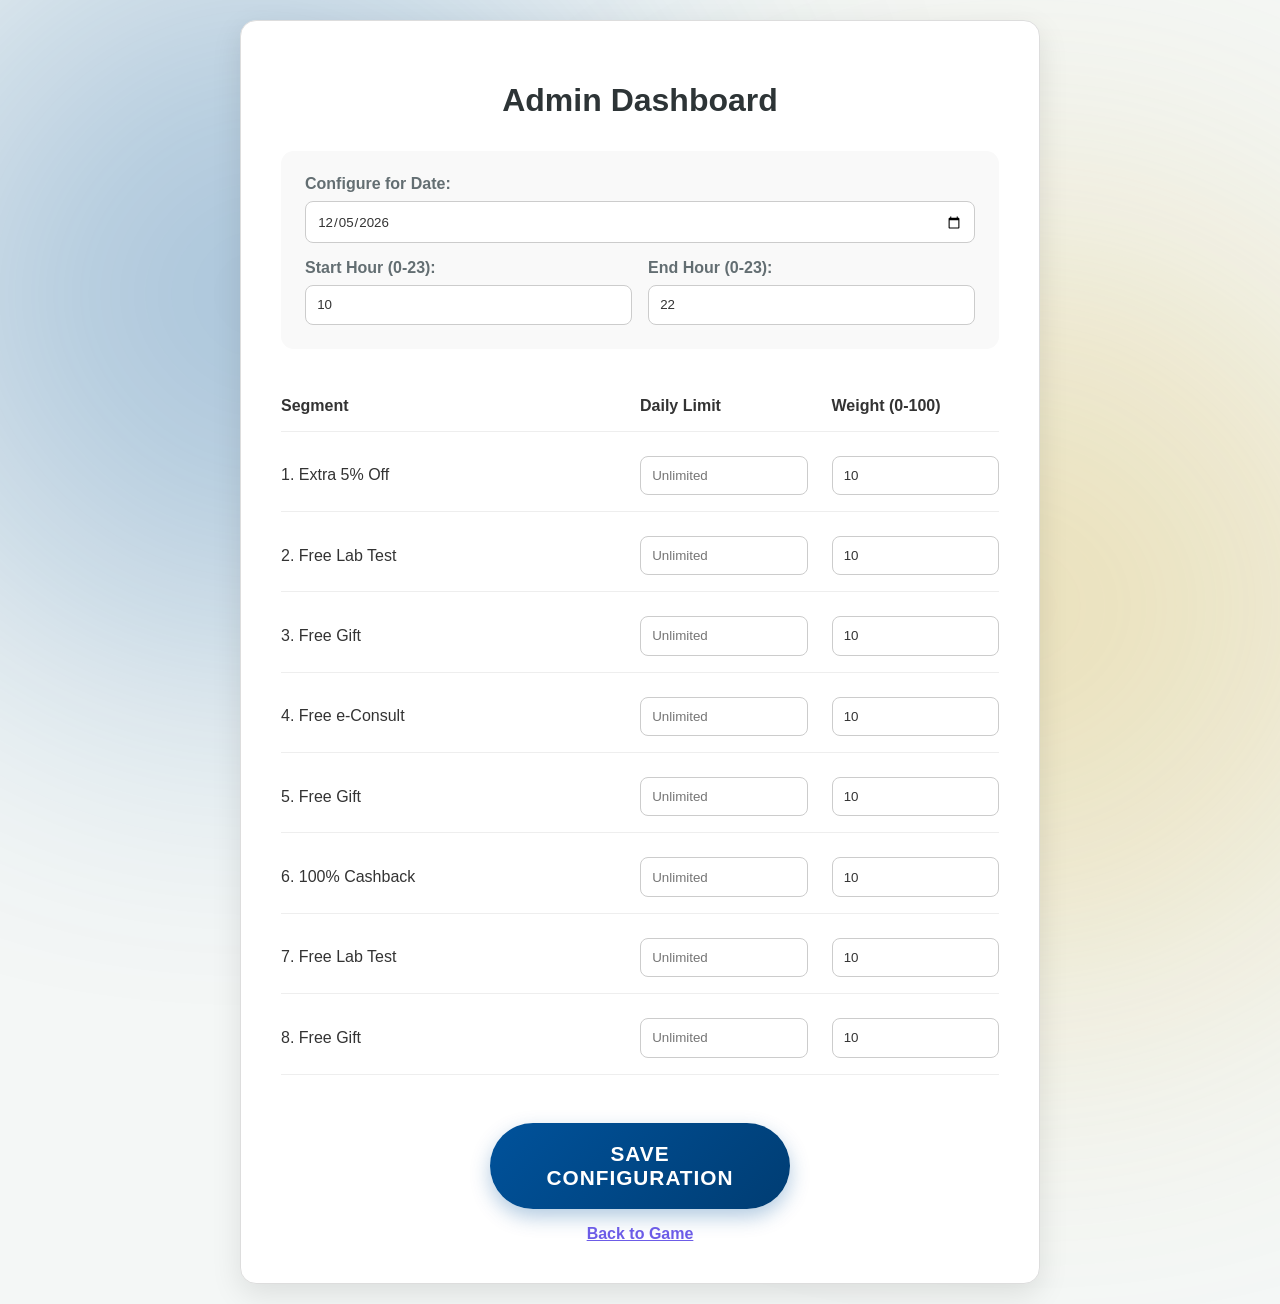
==== commit 20dd8774: "feat: update styling and images" ====
--- a/admin.html
+++ b/admin.html
@@ -8,116 +8,73 @@
     <link rel="stylesheet" href="style.css">
     <style>
         body {
-            background: radial-gradient(circle at center, #00529b 0%, #001a33 100%);
+            background: #f4f7f6;
+            background-image: none;
             color: #333;
-            min-height: 100vh;
-            overflow-y: auto;
-            padding: 40px 20px;
-            font-family: 'Outfit', sans-serif;
+            height: auto;
+            overflow: auto;
+            padding: 20px;
         }
 
         .admin-container {
-            max-width: 900px;
+            max-width: 800px;
             margin: 0 auto;
-            background: rgba(255, 255, 255, 0.95);
-            padding: 3rem;
-            border-radius: 2rem;
-            box-shadow: 0 20px 50px rgba(0, 0, 0, 0.3);
-            backdrop-filter: blur(10px);
+            background: white;
+            padding: 2.5rem;
+            border-radius: 1rem;
+            box-shadow: 0 10px 30px rgba(0, 0, 0, 0.1);
+            border: 1px solid #ddd;
         }
 
         h1 {
-            color: var(--primary);
-            margin-bottom: 2.5rem;
+            color: #2d3436;
+            margin-bottom: 2rem;
             text-align: center;
-            font-weight: 800;
-            text-transform: uppercase;
-            letter-spacing: 2px;
+            background: none;
+            -webkit-text-fill-color: initial;
         }
 
         .config-row {
             display: grid;
             grid-template-columns: 2fr 1fr 1fr;
             gap: 1.5rem;
-            margin-bottom: 1rem;
+            margin-bottom: 1.5rem;
             align-items: center;
-            padding: 1rem;
-            background: #f8f9fa;
-            border-radius: 1rem;
-            transition: transform 0.2s;
-        }
-
-        .config-row:hover {
-            transform: scale(1.01);
-            background: #fff;
-            box-shadow: 0 5px 15px rgba(0,0,0,0.05);
-        }
-
-        .config-header {
-            font-weight: 800;
-            background: var(--primary);
-            color: white;
-            padding: 1rem;
-            border-radius: 1rem;
-            margin-bottom: 1.5rem;
+            padding-bottom: 1rem;
+            border-bottom: 1px solid #eee;
         }
 
         input {
             background: #fff;
-            border: 2px solid #e0e0e0;
+            border: 1px solid #ccc;
             color: #333;
-            padding: 0.8rem;
-            border-radius: 0.8rem;
+            padding: 0.7rem;
+            border-radius: 0.5rem;
             width: 100%;
-            transition: border-color 0.3s;
-        }
-
-        input:focus {
-            border-color: var(--primary);
-            outline: none;
         }
 
         label {
-            font-weight: 700;
-            color: #2d3436;
+            font-weight: 600;
+            color: #636e72;
             display: block;
             margin-bottom: 0.5rem;
         }
 
         .save-section {
             margin-top: 3rem;
-            display: flex;
-            flex-direction: column;
-            align-items: center;
-            gap: 1rem;
+            text-align: center;
         }
 
         .date-picker {
             margin-bottom: 3rem;
-            background: #eff6ff;
-            padding: 2rem;
-            border-radius: 1.5rem;
-            border: 1px solid #dbeafe;
+            background: #f9f9f9;
+            padding: 1.5rem;
+            border-radius: 0.8rem;
         }
 
         .btn-primary {
             width: 100%;
-            max-width: 350px;
-            background: linear-gradient(135deg, var(--primary), #003d73);
-            color: white;
-            border: none;
-            padding: 1.2rem;
-            font-size: 1.1rem;
-            font-weight: 700;
-            border-radius: 3rem;
-            cursor: pointer;
-            box-shadow: 0 10px 20px rgba(0, 82, 155, 0.2);
-            transition: all 0.3s;
-        }
-
-        .btn-primary:hover {
-            transform: translateY(-2px);
-            box-shadow: 0 15px 30px rgba(0, 82, 155, 0.3);
+            max-width: 300px;
         }
     </style>
 </head>
@@ -146,14 +103,15 @@
 
         <div class="save-section">
             <button id="save-config" class="btn-primary">Save Configuration</button>
-            <a href="index.html" style="color: var(--primary); display: block; margin-top: 1rem; font-weight: 700; text-decoration: none; border-bottom: 2px solid transparent; transition: border-color 0.3s;" onmouseover="this.style.borderColor='var(--primary)'" onmouseout="this.style.borderColor='transparent'">← Back to Game</a>
+            <a href="index.html" style="color: #6c5ce7; display: block; margin-top: 1rem; font-weight: 600;">Back to
+                Game</a>
         </div>
     </div>
 
     <script>
         const segments = [
-            "Cap", "Jersey", "Football", "Better Luck",
-            "Cap", "Jersey", "Football", "Spin Again"
+            "Extra 5% Off", "Free Lab Test", "Free Gift", "Free e-Consult",
+            "Free Gift", "100% Cashback", "Free Lab Test", "Free Gift"
         ];
         const container = document.getElementById('segments-config');
         const dateInput = document.getElementById('config-date');
@@ -164,7 +122,7 @@
         dateInput.valueAsDate = new Date();
 
         function renderRows() {
-            container.innerHTML = '<div class="config-row config-header"><span>Segment</span><span>Daily Limit</span><span>Weight (0-100)</span></div>';
+            container.innerHTML = '<div class="config-row"><strong>Segment</strong><strong>Daily Limit</strong><strong>Weight (0-100)</strong></div>';
             segments.forEach((s, i) => {
                 const row = document.createElement('div');
                 row.className = 'config-row';
--- a/style.css
+++ b/style.css
@@ -24,7 +24,7 @@
 }
 
 body {
-    background: #000;
+    background: radial-gradient(circle at center, #00529b 0%, #001a33 100%);
     color: white;
     position: relative;
 }
@@ -70,32 +70,26 @@
     top: 0;
     width: 100%;
     display: flex;
-    justify-content: space-between;
-    align-items: center;
+    justify-content: center;
+    align-items: center;
+    gap: 30px;
     z-index: 50;
-    padding: 1rem 2rem !important;
-    background: transparent;
-    box-shadow: none;
+    padding: 1rem;
+    background: rgba(255, 255, 255, 0.9);
+    box-shadow: 0 5px 20px rgba(0, 0, 0, 0.2);
 }
 
 .brand-logo {
     object-fit: contain;
 }
 
-.pears {
-    height: 110px !important;
-}
-
-.dove {
-    height: 160px !important;
-}
-
-.card-asset-3 {
-    width: 250px;
-    height: auto;
-    object-fit: contain;
-    margin-bottom: 1.5rem;
-    transform: translateY(-160px);
+.branding-bar img:nth-child(1) {
+    height: 100px;
+}
+
+.branding-bar img:nth-child(2) {
+    height: 65px;
+    margin-top: 15px;
 }
 
 .page {
@@ -104,38 +98,16 @@
     display: flex;
     justify-content: center;
     align-items: center;
-    transition: opacity 0.5s ease, transform 0.5s ease;
+    transition: opacity 0.3s ease;
     position: absolute;
     top: 0;
     left: 0;
 }
 
-#landing-page {
-    background: radial-gradient(circle at center, #f1c40f 0%, #d4af37 100%);
-    position: relative;
-    overflow: hidden;
-    padding-top: 80px;
-}
-
-#game-page {
-    background: radial-gradient(circle at center, #f1c40f 0%, #d4af37 100%);
-}
-
-#landing-page::before {
-    content: '';
-    position: absolute;
-    width: 200%;
-    height: 200%;
-    background: url('https://www.transparenttextures.com/patterns/carbon-fibre.png');
-    opacity: 0.1;
-    pointer-events: none;
-}
-
 .page:not(.active) {
     opacity: 0;
     pointer-events: none;
     z-index: -1;
-    transform: scale(0.95);
 }
 
 .simple-card {
@@ -148,27 +120,10 @@
     align-items: center;
 }
 
-#landing-page .simple-card {
-    /* Centered naturally, only asset-3 moves up */
-}
-
-.asset-4-img {
-    max-width: 80%;
+.campaign-banner {
+    max-width: 100%;
     height: auto;
     margin-bottom: 2rem;
-    animation: float 3s infinite ease-in-out;
-}
-
-@keyframes float {
-
-    0%,
-    100% {
-        transform: translateY(0);
-    }
-
-    50% {
-        transform: translateY(-10px);
-    }
 }
 
 .btn-primary {
@@ -199,11 +154,6 @@
     box-shadow: 0 12px 25px rgba(0, 82, 155, 0.4);
 }
 
-.btn-primary:active {
-    transform: translateY(-1px) scale(0.98);
-    box-shadow: 0 5px 15px rgba(0, 82, 155, 0.3);
-}
-
 
 
 .game-container {
@@ -211,15 +161,7 @@
     display: flex;
     flex-direction: column;
     align-items: center;
-    margin-top: 20px;
-}
-
-.game-asset-3 {
-    width: 200px;
-    height: auto;
-    object-fit: contain;
-    margin-bottom: 2rem;
-    transform: translateY(-40px);
+    margin-top: 60px;
 }
 
 .wheel-wrapper {
@@ -400,16 +342,13 @@
 }
 
 @media (max-width: 820px) {
-    .pears {
-        height: 50px !important;
-    }
-
-    .dove {
-        height: 70px !important;
-    }
-
-    .top-center-asset {
-        display: none;
+    .branding-bar img:nth-child(1) {
+        height: 80px;
+    }
+
+    .branding-bar img:nth-child(2) {
+        height: 50px;
+        margin-top: 12px;
     }
 
     .simple-card {
@@ -420,36 +359,22 @@
 
 @media (max-width: 600px) {
     .branding-bar {
-        gap: 10px;
-        padding: 0.5rem 1rem !important;
-    }
-
-    .pears {
-        height: 70px !important;
-    }
-
-    .dove {
-        height: 90px !important;
-    }
-
-    .game-asset-3 {
-        width: 150px;
-        margin-bottom: 1rem;
-        transform: translateY(-30px);
-    }
-
-    .card-asset-3 {
-        width: 180px;
-        transform: translateY(-80px);
-    }
-
-    .simple-card {
-        padding: 2rem 1rem;
-        width: 95%;
-    }
-
-    .asset-4-img {
-        max-width: 95%;
+        gap: 15px;
+        top: 5%;
+    }
+
+    .branding-bar img:nth-child(1) {
+        height: 60px;
+    }
+
+    .branding-bar img:nth-child(2) {
+        height: 40px;
+        margin-top: 10px;
+    }
+
+    .segment-label span {
+        font-size: 0.75rem;
+        width: 100px;
     }
 
     .spin-center {
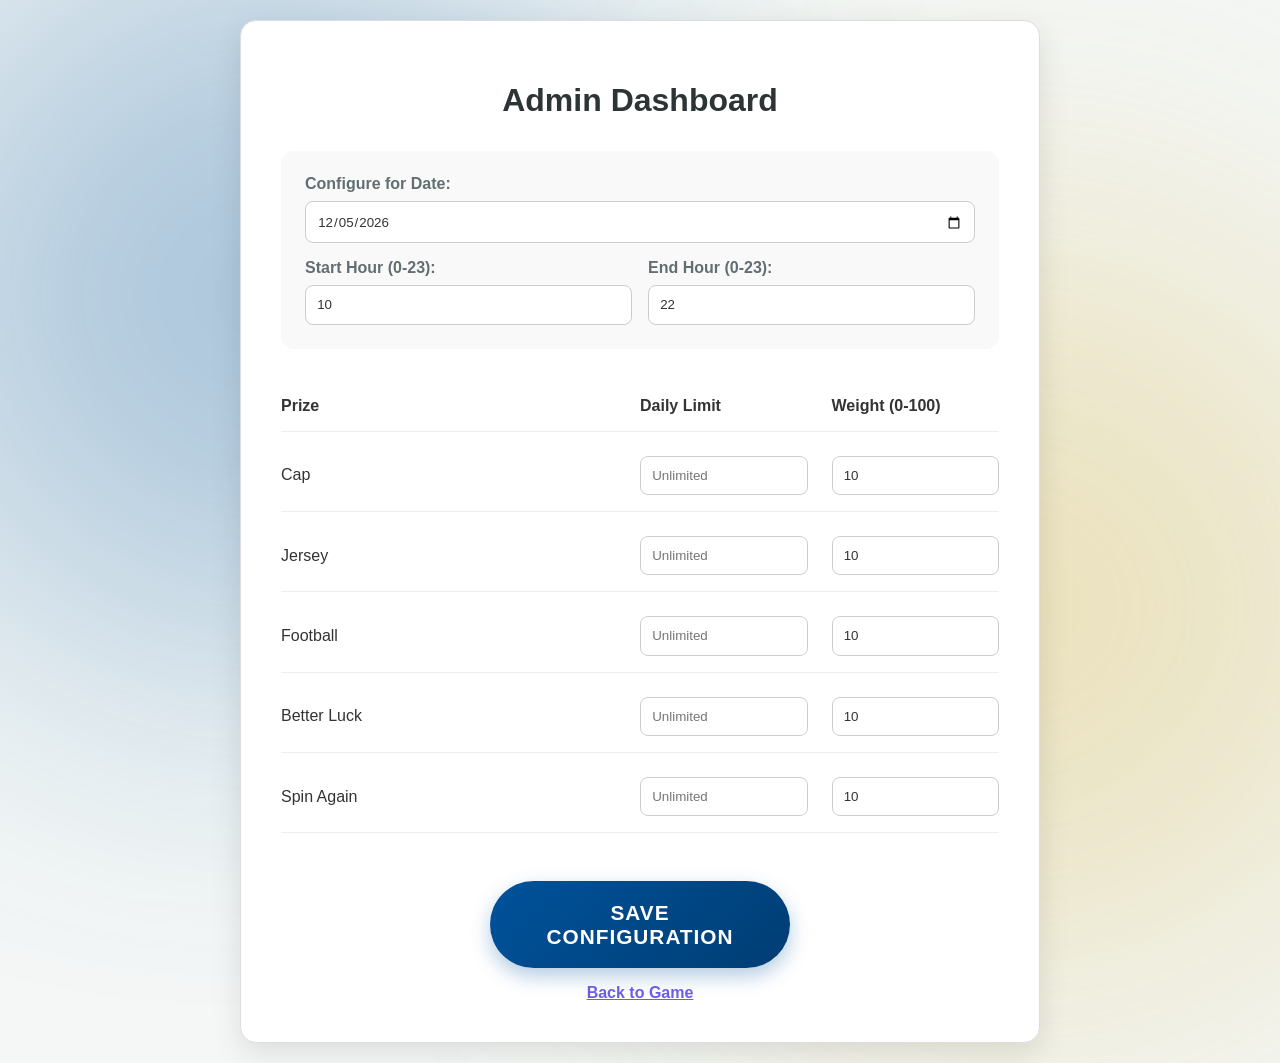
==== commit 7159ad2f: "feat: de-duplicate items in admin panel and link logic by name" ====
--- a/admin.html
+++ b/admin.html
@@ -109,9 +109,8 @@
     </div>
 
     <script>
-        const segments = [
-            "Extra 5% Off", "Free Lab Test", "Free Gift", "Free e-Consult",
-            "Free Gift", "100% Cashback", "Free Lab Test", "Free Gift"
+        const uniqueGoodies = [
+            "Cap", "Jersey", "Football", "Better Luck", "Spin Again"
         ];
         const container = document.getElementById('segments-config');
         const dateInput = document.getElementById('config-date');
@@ -122,14 +121,14 @@
         dateInput.valueAsDate = new Date();
 
         function renderRows() {
-            container.innerHTML = '<div class="config-row"><strong>Segment</strong><strong>Daily Limit</strong><strong>Weight (0-100)</strong></div>';
-            segments.forEach((s, i) => {
+            container.innerHTML = '<div class="config-row"><strong>Prize</strong><strong>Daily Limit</strong><strong>Weight (0-100)</strong></div>';
+            uniqueGoodies.forEach((s) => {
                 const row = document.createElement('div');
                 row.className = 'config-row';
                 row.innerHTML = `
-                    <span>${i + 1}. ${s}</span>
-                    <input type="number" class="limit" data-idx="${i}" placeholder="Unlimited">
-                    <input type="number" class="weight" data-idx="${i}" value="10">
+                    <span>${s}</span>
+                    <input type="number" class="limit" data-name="${s}" placeholder="Unlimited">
+                    <input type="number" class="weight" data-name="${s}" value="10">
                 `;
                 container.appendChild(row);
             });
@@ -143,12 +142,12 @@
             endHourInput.value = config.timings?.end ?? 22;
 
             document.querySelectorAll('.limit').forEach(input => {
-                const idx = input.dataset.idx;
-                input.value = config[idx]?.limit || '';
+                const name = input.dataset.name;
+                input.value = config[name]?.limit || '';
             });
             document.querySelectorAll('.weight').forEach(input => {
-                const idx = input.dataset.idx;
-                input.value = config[idx]?.weight || 10;
+                const name = input.dataset.name;
+                input.value = config[name]?.weight !== undefined ? config[name].weight : 10;
             });
         }
 
@@ -163,9 +162,9 @@
                 }
             };
             document.querySelectorAll('.limit').forEach(input => {
-                const idx = input.dataset.idx;
-                const weight = document.querySelector(`.weight[data-idx="${idx}"]`).value;
-                config[idx] = {
+                const name = input.dataset.name;
+                const weight = document.querySelector(`.weight[data-name="${name}"]`).value;
+                config[name] = {
                     limit: input.value ? parseInt(input.value) : null,
                     weight: parseInt(weight) || 0
                 };
--- a/style.css
+++ b/style.css
@@ -72,11 +72,19 @@
     display: flex;
     justify-content: center;
     align-items: center;
-    gap: 30px;
+    /* gap: 60px; Removed as per user report */
     z-index: 50;
-    padding: 1rem;
+    padding: 0.5rem;
     background: rgba(255, 255, 255, 0.9);
     box-shadow: 0 5px 20px rgba(0, 0, 0, 0.2);
+}
+
+.brand-logo:first-child {
+    margin-right: 100px;
+}
+
+.brand-logo:last-child {
+    margin-left: 100px;
 }
 
 .brand-logo {
@@ -102,6 +110,10 @@
     position: absolute;
     top: 0;
     left: 0;
+}
+
+#landing-page {
+    background: linear-gradient(rgba(0, 0, 0, 0.4), rgba(0, 0, 0, 0.4)), url('Images/landing page.jpg') no-repeat center center/cover;
 }
 
 .page:not(.active) {
@@ -118,12 +130,33 @@
     display: flex;
     flex-direction: column;
     align-items: center;
+    transform: translateY(-0px);
 }
 
 .campaign-banner {
     max-width: 100%;
     height: auto;
     margin-bottom: 2rem;
+}
+
+.landing-logo {
+    background: #ffffff;
+
+    border-radius: 1rem;
+    height: 100px;
+    width: auto;
+    margin-bottom: 6.5rem;
+    box-shadow: 0 5px 15px rgba(0, 0, 0, 0.2);
+}
+
+.featured-image {
+    background: #ffffff;
+    padding: 1.5rem;
+    border-radius: 1.5rem;
+    max-width: 80%;
+    height: auto;
+    margin-bottom: 2.5rem;
+    box-shadow: 0 10px 30px rgba(0, 0, 0, 0.3);
 }
 
 .btn-primary {
@@ -217,12 +250,8 @@
 
 .segment-label {
     position: absolute;
-    top: 0;
+    top: 50%;
     left: 50%;
-    height: 50%;
-    width: 40px;
-    margin-left: -20px;
-    transform-origin: bottom center;
     display: flex;
     justify-content: center;
     align-items: center;
@@ -231,15 +260,37 @@
 }
 
 .segment-label span {
-    display: block;
+    display: flex;
+    flex-direction: row;
+    justify-content: center;
+    align-items: center;
+    gap: 0;
+    padding: 0 10px;
     transform-origin: center;
+    color: white;
+    text-shadow: 2px 2px 4px rgba(0, 0, 0, 0.9), 0 0 10px rgba(0, 0, 0, 0.5);
     white-space: nowrap;
+    line-height: 1;
+}
+
+.segment-label small {
     font-weight: 900;
-    font-size: 1.1rem;
-    color: white;
-    text-shadow: 0 2px 10px rgba(0, 0, 0, 0.8);
-    text-align: center;
-    width: 160px;
+    font-size: 0.85rem;
+    text-transform: uppercase;
+    letter-spacing: 0.5px;
+}
+
+.segment-label i,
+.segment-img {
+    filter: drop-shadow(0 0 10px rgba(255, 255, 255, 0.3));
+    transition: transform 0.3s ease;
+    margin-left: -5px;
+}
+
+.segment-img {
+    width: 55px;
+    height: 55px;
+    object-fit: contain;
 }
 
 .pointer {
@@ -249,7 +300,7 @@
     transform: translateY(-50%);
     width: 40px;
     height: 30px;
-    background: #d4af37;
+    background: #ffffff;
     clip-path: polygon(0% 50%, 100% 0, 100% 100%);
     z-index: 30;
     filter: drop-shadow(-2px 2px 4px rgba(0, 0, 0, 0.4));
@@ -328,6 +379,34 @@
     border-radius: 1rem;
     text-align: center;
     box-shadow: 0 10px 30px rgba(0, 0, 0, 0.2);
+    display: flex;
+    flex-direction: column;
+    align-items: center;
+}
+
+.win-prize-img {
+    width: 140px;
+    height: 140px;
+    object-fit: contain;
+    margin: 1rem 0;
+    filter: drop-shadow(0 10px 20px rgba(0, 0, 0, 0.2));
+    animation: prize-pulse 1.5s infinite alternate ease-in-out;
+}
+
+@keyframes prize-pulse {
+    0% {
+        transform: scale(0.95);
+        filter: drop-shadow(0 5px 10px rgba(0, 0, 0, 0.2));
+    }
+
+    100% {
+        transform: scale(1.1);
+        filter: drop-shadow(0 15px 30px rgba(0, 0, 0, 0.3));
+    }
+}
+
+.win-prize-img.hidden {
+    display: none;
 }
 
 .result-card h2 {
@@ -359,8 +438,15 @@
 
 @media (max-width: 600px) {
     .branding-bar {
-        gap: 15px;
-        top: 5%;
+        padding: 0.3rem;
+    }
+
+    .brand-logo:first-child {
+        margin-right: 40px;
+    }
+
+    .brand-logo:last-child {
+        margin-left: 40px;
     }
 
     .branding-bar img:nth-child(1) {
@@ -373,8 +459,27 @@
     }
 
     .segment-label span {
-        font-size: 0.75rem;
-        width: 100px;
+        flex-direction: row !important;
+        justify-content: center !important;
+        gap: 0;
+        text-shadow: 1px 1px 3px rgba(0, 0, 0, 0.9) !important;
+    }
+
+    .segment-label i {
+        font-size: 1.1rem !important;
+        margin-left: -5px !important;
+    }
+
+    .segment-img {
+        width: 55px !important;
+        height: 55px !important;
+        margin-left: -5px !important;
+    }
+
+    .segment-label small {
+        font-size: 0.8rem !important;
+        font-weight: 900 !important;
+        margin-bottom: 0 !important;
     }
 
     .spin-center {
